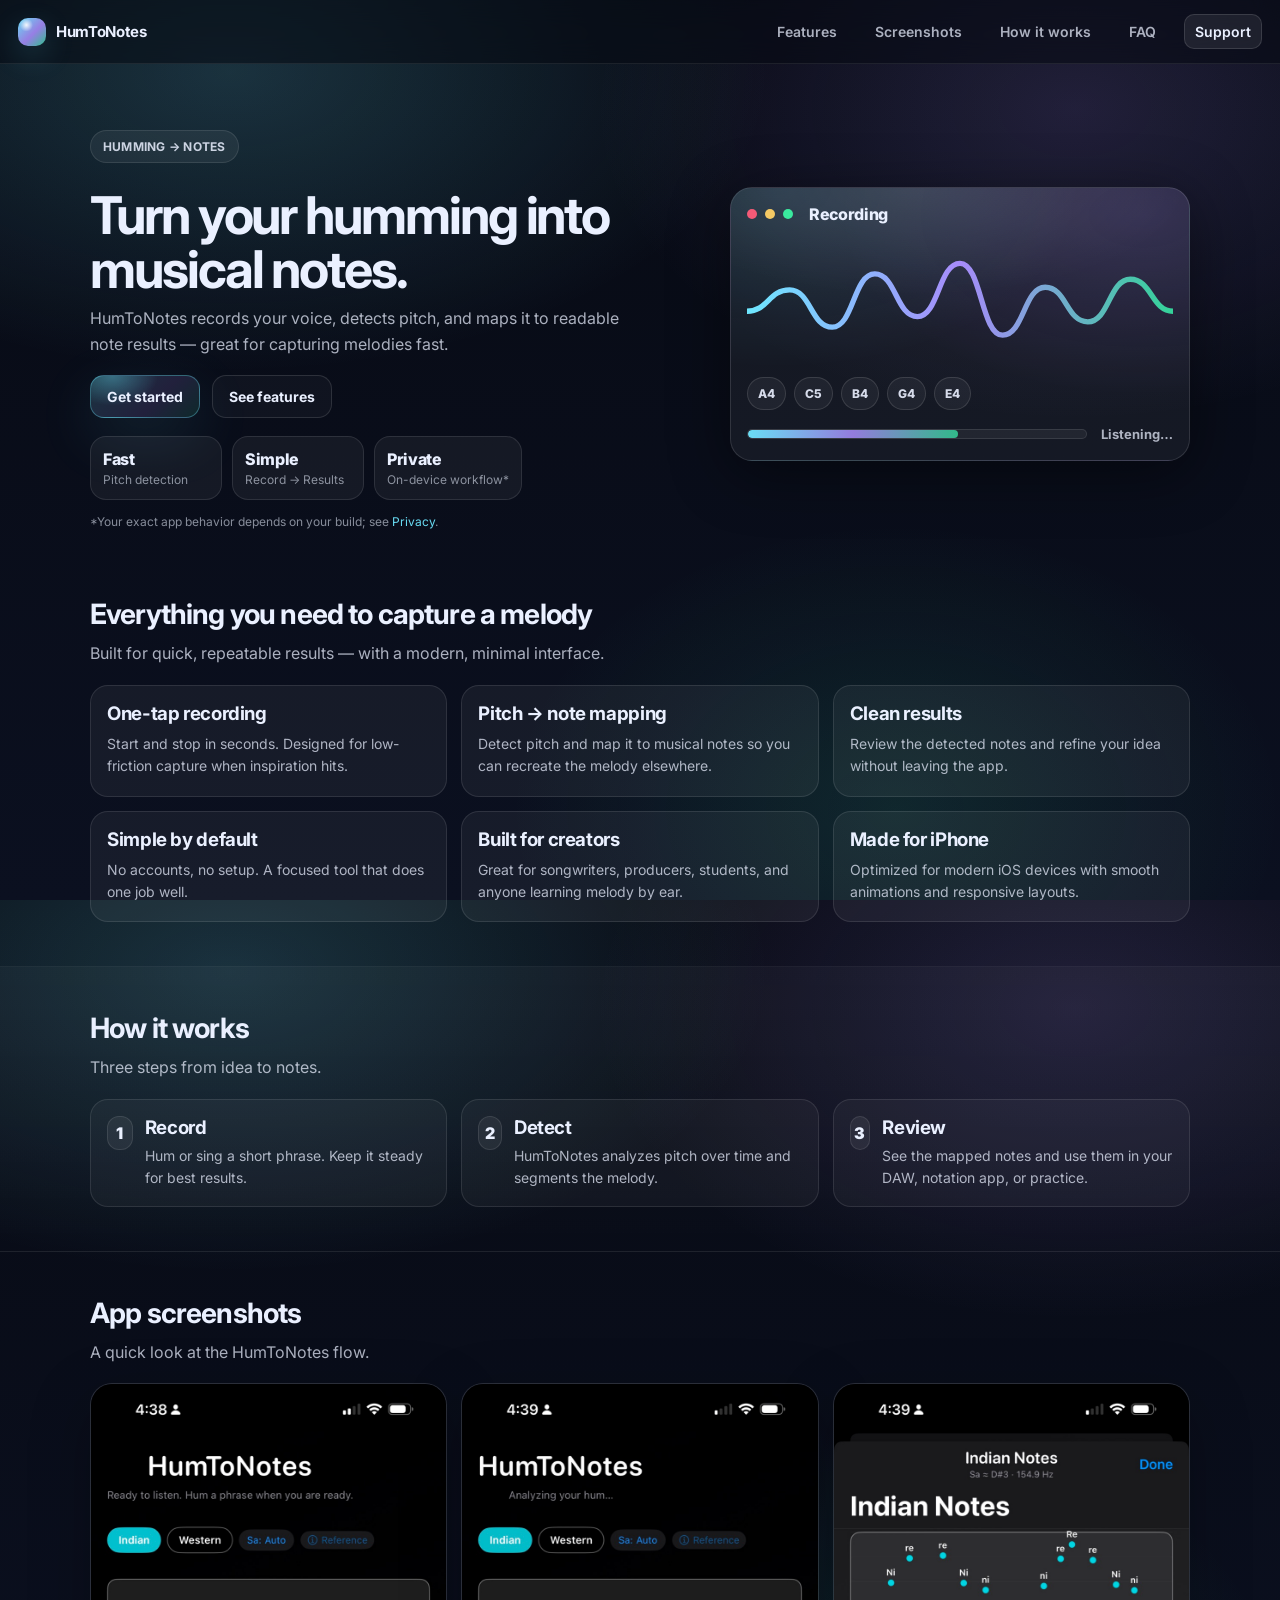
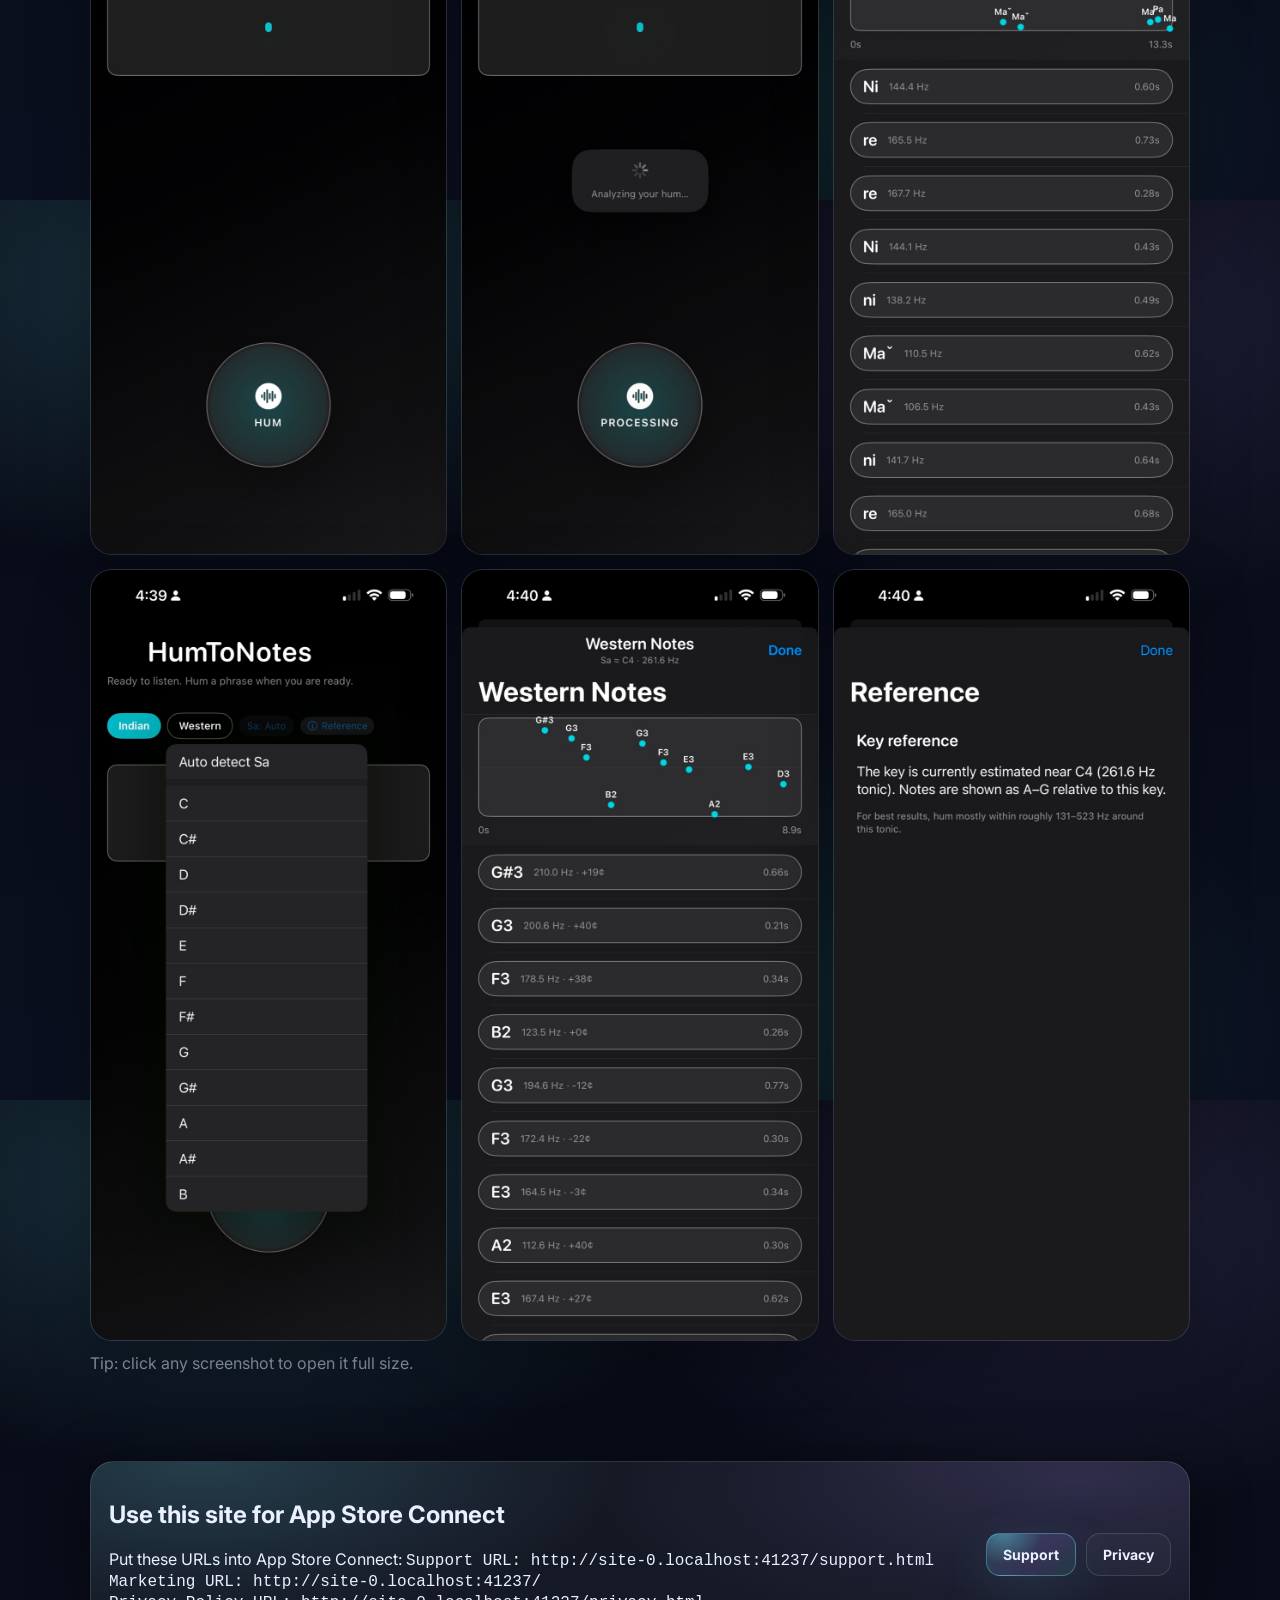
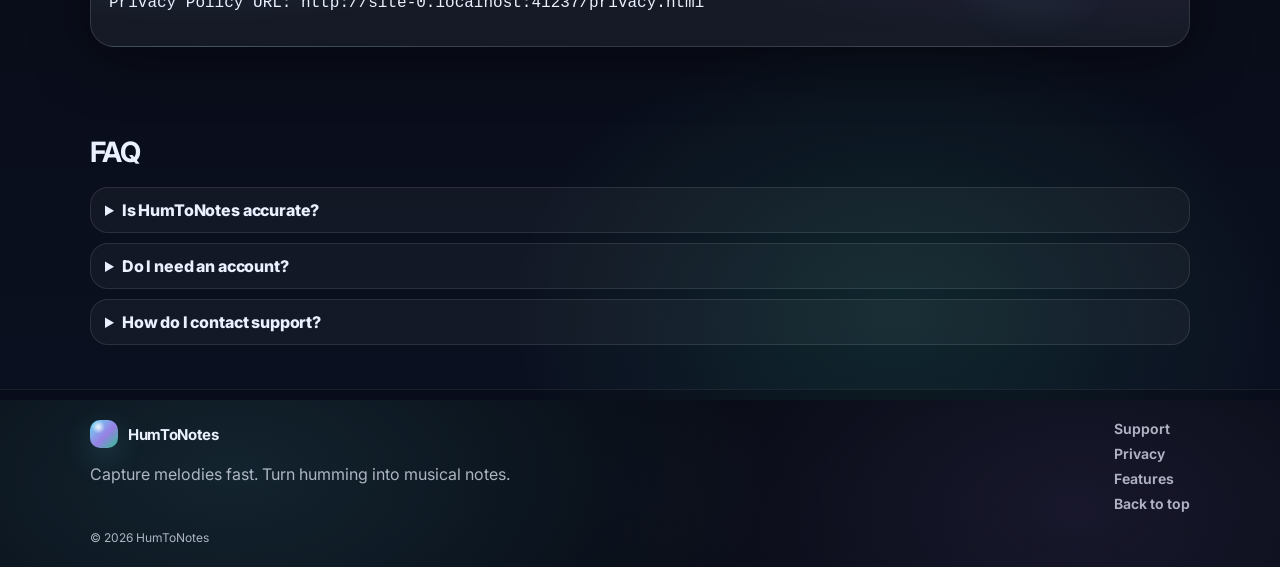
==== index.html @ 371801ac "Initial GitHub Pages site for HumToNotes Add marketing landing page plus support and privacy policy " ====
<!doctype html>
<html lang="en">
  <head>
    <meta charset="utf-8" />
    <meta name="viewport" content="width=device-width, initial-scale=1" />
    <meta name="theme-color" content="#0b1020" />
    <title>HumToNotes — Humming to Music Notes</title>
    <meta
      name="description"
      content="HumToNotes turns your humming into musical notes. Record, detect pitch, and get note results in seconds."
    />
    <meta property="og:title" content="HumToNotes" />
    <meta
      property="og:description"
      content="Turn humming into musical notes. Record → detect pitch → view notes."
    />
    <meta property="og:type" content="website" />
    <link rel="icon" href="data:image/svg+xml,%3Csvg xmlns='http://www.w3.org/2000/svg' viewBox='0 0 64 64'%3E%3Cpath fill='%236ee7ff' d='M40 10v30.2a10 10 0 1 1-4-8V16l20-4v18.2a10 10 0 1 1-4-8V8L40 10Z'/%3E%3C/svg%3E" />
    <link rel="preconnect" href="https://fonts.googleapis.com" />
    <link rel="preconnect" href="https://fonts.gstatic.com" crossorigin />
    <link
      href="https://fonts.googleapis.com/css2?family=Inter:wght@400;500;600;700&display=swap"
      rel="stylesheet"
    />
    <link rel="stylesheet" href="assets/styles.css" />
    <script defer src="assets/site.js"></script>
  </head>
  <body>
    <header class="top">
      <a class="brand" href="#top" aria-label="HumToNotes home">
        <span class="logo" aria-hidden="true"></span>
        <span class="brandText">HumToNotes</span>
      </a>
      <nav class="nav" aria-label="Primary">
        <a href="#features">Features</a>
        <a href="#screenshots">Screenshots</a>
        <a href="#how">How it works</a>
        <a href="#faq">FAQ</a>
        <a class="pill" href="support.html">Support</a>
      </nav>
      <button class="menuBtn" type="button" aria-label="Open menu" data-menu>
        <span></span><span></span><span></span>
      </button>
    </header>

    <main id="top">
      <section class="hero">
        <div class="heroGrid">
          <div class="heroCopy">
            <p class="kicker">Humming → Notes</p>
            <h1>Turn your humming into musical notes.</h1>
            <p class="sub">
              HumToNotes records your voice, detects pitch, and maps it to readable note results —
              great for capturing melodies fast.
            </p>
            <div class="ctaRow">
              <a class="btn primary" href="#get">Get started</a>
              <a class="btn ghost" href="#features">See features</a>
            </div>
            <div class="badges" aria-label="Highlights">
              <div class="badge">
                <div class="badgeTop">Fast</div>
                <div class="badgeSub">Pitch detection</div>
              </div>
              <div class="badge">
                <div class="badgeTop">Simple</div>
                <div class="badgeSub">Record → Results</div>
              </div>
              <div class="badge">
                <div class="badgeTop">Private</div>
                <div class="badgeSub">On-device workflow*</div>
              </div>
            </div>
            <p class="fineprint">
              *Your exact app behavior depends on your build; see <a href="privacy.html">Privacy</a>.
            </p>
          </div>

          <div class="heroArt" role="img" aria-label="Stylized music visualization">
            <div class="glassCard">
              <div class="cardTop">
                <div class="dot red"></div>
                <div class="dot yellow"></div>
                <div class="dot green"></div>
                <div class="cardTitle">Recording</div>
              </div>
              <div class="wave" aria-hidden="true">
                <svg viewBox="0 0 800 220" fill="none" xmlns="http://www.w3.org/2000/svg">
                  <path
                    d="M0 130 C 40 130, 40 90, 80 90 C 120 90, 120 160, 160 160 C 200 160, 200 60, 240 60 C 280 60, 280 140, 320 140 C 360 140, 360 40, 400 40 C 440 40, 440 175, 480 175 C 520 175, 520 85, 560 85 C 600 85, 600 150, 640 150 C 680 150, 680 70, 720 70 C 760 70, 760 130, 800 130"
                    stroke="url(#g)"
                    stroke-width="10"
                    stroke-linecap="round"
                  />
                  <defs>
                    <linearGradient id="g" x1="0" y1="0" x2="800" y2="0" gradientUnits="userSpaceOnUse">
                      <stop stop-color="#6EE7FF" />
                      <stop offset="0.5" stop-color="#A78BFA" />
                      <stop offset="1" stop-color="#34D399" />
                    </linearGradient>
                  </defs>
                </svg>
              </div>
              <div class="notesRow" aria-hidden="true">
                <span class="chip">A4</span>
                <span class="chip">C5</span>
                <span class="chip">B4</span>
                <span class="chip">G4</span>
                <span class="chip">E4</span>
              </div>
              <div class="cardBottom">
                <div class="meter">
                  <span class="meterFill"></span>
                </div>
                <div class="hint">Listening…</div>
              </div>
            </div>
          </div>
        </div>
      </section>

      <section id="features" class="section">
        <div class="sectionHead">
          <h2>Everything you need to capture a melody</h2>
          <p>Built for quick, repeatable results — with a modern, minimal interface.</p>
        </div>
        <div class="cards">
          <article class="card">
            <h3>One-tap recording</h3>
            <p>Start and stop in seconds. Designed for low-friction capture when inspiration hits.</p>
          </article>
          <article class="card">
            <h3>Pitch → note mapping</h3>
            <p>Detect pitch and map it to musical notes so you can recreate the melody elsewhere.</p>
          </article>
          <article class="card">
            <h3>Clean results</h3>
            <p>Review the detected notes and refine your idea without leaving the app.</p>
          </article>
          <article class="card">
            <h3>Simple by default</h3>
            <p>No accounts, no setup. A focused tool that does one job well.</p>
          </article>
          <article class="card">
            <h3>Built for creators</h3>
            <p>Great for songwriters, producers, students, and anyone learning melody by ear.</p>
          </article>
          <article class="card">
            <h3>Made for iPhone</h3>
            <p>Optimized for modern iOS devices with smooth animations and responsive layouts.</p>
          </article>
        </div>
      </section>

      <section id="how" class="section alt">
        <div class="sectionHead">
          <h2>How it works</h2>
          <p>Three steps from idea to notes.</p>
        </div>
        <ol class="steps">
          <li>
            <div class="stepNum">1</div>
            <div>
              <h3>Record</h3>
              <p>Hum or sing a short phrase. Keep it steady for best results.</p>
            </div>
          </li>
          <li>
            <div class="stepNum">2</div>
            <div>
              <h3>Detect</h3>
              <p>HumToNotes analyzes pitch over time and segments the melody.</p>
            </div>
          </li>
          <li>
            <div class="stepNum">3</div>
            <div>
              <h3>Review</h3>
              <p>See the mapped notes and use them in your DAW, notation app, or practice.</p>
            </div>
          </li>
        </ol>
      </section>

      <section id="screenshots" class="section">
        <div class="sectionHead">
          <h2>App screenshots</h2>
          <p>A quick look at the HumToNotes flow.</p>
        </div>
        <div class="shots">
          <a class="shot" href="assets/screenshots/IMG_6936.jpg" target="_blank" rel="noopener">
            <img loading="lazy" src="assets/screenshots/IMG_6936.jpg" alt="HumToNotes screenshot 1" />
          </a>
          <a class="shot" href="assets/screenshots/IMG_6937.jpg" target="_blank" rel="noopener">
            <img loading="lazy" src="assets/screenshots/IMG_6937.jpg" alt="HumToNotes screenshot 2" />
          </a>
          <a class="shot" href="assets/screenshots/IMG_6938.jpg" target="_blank" rel="noopener">
            <img loading="lazy" src="assets/screenshots/IMG_6938.jpg" alt="HumToNotes screenshot 3" />
          </a>
          <a class="shot" href="assets/screenshots/IMG_6939.jpg" target="_blank" rel="noopener">
            <img loading="lazy" src="assets/screenshots/IMG_6939.jpg" alt="HumToNotes screenshot 4" />
          </a>
          <a class="shot" href="assets/screenshots/IMG_6940.jpg" target="_blank" rel="noopener">
            <img loading="lazy" src="assets/screenshots/IMG_6940.jpg" alt="HumToNotes screenshot 5" />
          </a>
          <a class="shot" href="assets/screenshots/IMG_6941.jpg" target="_blank" rel="noopener">
            <img loading="lazy" src="assets/screenshots/IMG_6941.jpg" alt="HumToNotes screenshot 6" />
          </a>
        </div>
        <p class="small muted2" style="max-width: var(--max); margin: 12px auto 0">
          Tip: click any screenshot to open it full size.
        </p>
      </section>

      <section id="get" class="section">
        <div class="ctaCard">
          <div>
            <h2>Use this site for App Store Connect</h2>
            <p>
              Put these URLs into App Store Connect:
              <span class="mono">
                Support URL: <span data-url="support"></span><br />
                Marketing URL: <span data-url="marketing"></span><br />
                Privacy Policy URL: <span data-url="privacy"></span>
              </span>
            </p>
          </div>
          <div class="ctaButtons">
            <a class="btn primary" href="support.html">Support</a>
            <a class="btn ghost" href="privacy.html">Privacy</a>
          </div>
        </div>
      </section>

      <section id="faq" class="section">
        <div class="sectionHead">
          <h2>FAQ</h2>
        </div>
        <div class="faq">
          <details>
            <summary>Is HumToNotes accurate?</summary>
            <p>
              Accuracy depends on recording quality, background noise, and how steady the pitch is.
              For best results: hum a single melody line, close to the mic, in a quiet room.
            </p>
          </details>
          <details>
            <summary>Do I need an account?</summary>
            <p>No — the app is designed to be lightweight and low-friction.</p>
          </details>
          <details>
            <summary>How do I contact support?</summary>
            <p>
              Visit the <a href="support.html">Support</a> page for contact options and troubleshooting
              steps.
            </p>
          </details>
        </div>
      </section>
    </main>

    <footer class="footer">
      <div class="footerGrid">
        <div>
          <div class="brand footerBrand">
            <span class="logo" aria-hidden="true"></span>
            <span class="brandText">HumToNotes</span>
          </div>
          <p class="muted">Capture melodies fast. Turn humming into musical notes.</p>
        </div>
        <div class="footerLinks">
          <a href="support.html">Support</a>
          <a href="privacy.html">Privacy</a>
          <a href="#features">Features</a>
          <a href="#top">Back to top</a>
        </div>
      </div>
      <div class="footerBottom">
        <span class="muted">© <span data-year></span> HumToNotes</span>
      </div>
    </footer>
  </body>
</html>
---- assets/styles.css ----
/* Minimal, modern, GitHub Pages-friendly styles */

:root{
  --bg0:#070a13;
  --bg1:#0b1020;
  --card:rgba(255,255,255,.06);
  --card2:rgba(255,255,255,.08);
  --stroke:rgba(255,255,255,.12);
  --text:#eaf0ff;
  --muted:rgba(234,240,255,.72);
  --muted2:rgba(234,240,255,.56);
  --cyan:#6ee7ff;
  --green:#34d399;
  --purple:#a78bfa;
  --shadow: 0 12px 60px rgba(0,0,0,.45);
  --radius: 18px;
  --max: 1100px;
}

*{box-sizing:border-box}
html,body{height:100%}
body{
  margin:0;
  font-family: Inter, system-ui, -apple-system, Segoe UI, Roboto, Helvetica, Arial, sans-serif;
  color:var(--text);
  background:
    radial-gradient(900px 500px at 18% 8%, rgba(110,231,255,.18), transparent 60%),
    radial-gradient(800px 520px at 84% 12%, rgba(167,139,250,.16), transparent 60%),
    radial-gradient(700px 520px at 70% 90%, rgba(52,211,153,.12), transparent 55%),
    linear-gradient(180deg, var(--bg0), var(--bg1));
  overflow-x:hidden;
}

a{color:inherit; text-decoration:none}
a:hover{opacity:.9}

.mono{font-family: ui-monospace, SFMono-Regular, Menlo, Monaco, Consolas, "Liberation Mono", "Courier New", monospace}
.muted{color:var(--muted)}
.muted2{color:var(--muted2)}

.top{
  position:sticky;
  top:0;
  z-index:50;
  display:flex;
  align-items:center;
  justify-content:space-between;
  padding:14px 18px;
  backdrop-filter: blur(14px);
  background: rgba(7,10,19,.55);
  border-bottom:1px solid rgba(255,255,255,.08);
}

.brand{
  display:flex;
  align-items:center;
  gap:10px;
  font-weight:700;
  letter-spacing:-0.02em;
}
.brandText{font-size:15px}
.logo{
  width:28px; height:28px;
  border-radius:10px;
  background:
    radial-gradient(12px 12px at 30% 25%, rgba(255,255,255,.9), rgba(255,255,255,0) 55%),
    linear-gradient(135deg, rgba(110,231,255,.95), rgba(167,139,250,.9) 55%, rgba(52,211,153,.9));
  box-shadow: 0 10px 30px rgba(110,231,255,.18);
}

.nav{
  display:flex;
  align-items:center;
  gap:18px;
  color:var(--muted);
  font-weight:600;
  font-size:14px;
}
.nav a{padding:8px 10px; border-radius:10px}
.nav a:hover{background:rgba(255,255,255,.06); color:var(--text)}
.pill{
  background:rgba(255,255,255,.08);
  border:1px solid rgba(255,255,255,.12);
  color:var(--text)!important;
}

.menuBtn{
  display:none;
  border:1px solid rgba(255,255,255,.14);
  background:rgba(255,255,255,.06);
  border-radius:12px;
  padding:10px;
}
.menuBtn span{
  display:block;
  width:20px;
  height:2px;
  background:rgba(234,240,255,.9);
  margin:4px 0;
  border-radius:2px;
}

main{display:block}

.hero{
  padding: 54px 18px 24px;
}
.heroGrid{
  max-width:var(--max);
  margin:0 auto;
  display:grid;
  grid-template-columns: 1.1fr .9fr;
  gap:26px;
  align-items:center;
}
.kicker{
  display:inline-flex;
  align-items:center;
  gap:10px;
  color: rgba(234,240,255,.85);
  font-weight:700;
  letter-spacing:.02em;
  font-size:12px;
  text-transform:uppercase;
  padding:8px 12px;
  border-radius:999px;
  background: rgba(255,255,255,.06);
  border: 1px solid rgba(255,255,255,.10);
}
.heroCopy h1{
  margin:14px 0 10px;
  font-size: clamp(34px, 4.2vw, 52px);
  line-height: 1.03;
  letter-spacing: -0.04em;
}
.sub{
  margin:0 0 18px;
  color:var(--muted);
  font-size:16px;
  line-height:1.6;
  max-width: 54ch;
}

.ctaRow{display:flex; gap:12px; flex-wrap:wrap; margin: 18px 0 18px}
.btn{
  display:inline-flex;
  align-items:center;
  justify-content:center;
  gap:10px;
  padding: 12px 16px;
  border-radius: 14px;
  border: 1px solid rgba(255,255,255,.12);
  background: rgba(255,255,255,.06);
  font-weight: 700;
  font-size: 14px;
  color: var(--text);
}
.btn.primary{
  border-color: rgba(110,231,255,.34);
  background:
    radial-gradient(70% 120% at 20% 0%, rgba(110,231,255,.35), transparent 60%),
    linear-gradient(135deg, rgba(110,231,255,.18), rgba(167,139,250,.16) 60%, rgba(52,211,153,.14));
  box-shadow: 0 18px 60px rgba(110,231,255,.12);
}
.btn.ghost{background: rgba(255,255,255,.03)}
.btn:hover{transform: translateY(-1px)}

.badges{
  display:flex;
  gap:10px;
  flex-wrap:wrap;
  margin-top: 10px;
}
.badge{
  padding:12px 12px;
  border-radius: 16px;
  background: rgba(255,255,255,.05);
  border: 1px solid rgba(255,255,255,.10);
  min-width: 132px;
}
.badgeTop{font-weight:800; letter-spacing:-0.02em}
.badgeSub{color:var(--muted2); font-size:12px; margin-top:3px}
.fineprint{margin:14px 0 0; color:var(--muted2); font-size:12px}
.fineprint a{color: rgba(110,231,255,.95)}

.heroArt{display:flex; justify-content:flex-end}
.glassCard{
  width: min(460px, 100%);
  border-radius: 22px;
  padding: 16px 16px 18px;
  background:
    radial-gradient(120% 120% at 10% 0%, rgba(110,231,255,.14), transparent 55%),
    radial-gradient(120% 120% at 90% 10%, rgba(167,139,250,.14), transparent 55%),
    rgba(255,255,255,.05);
  border: 1px solid rgba(255,255,255,.12);
  box-shadow: var(--shadow);
  position:relative;
  overflow:hidden;
}
.glassCard:before{
  content:"";
  position:absolute; inset:-2px;
  background: radial-gradient(500px 200px at 40% 0%, rgba(255,255,255,.09), transparent 55%);
  pointer-events:none;
}
.cardTop{
  display:flex;
  align-items:center;
  gap:8px;
  position:relative;
}
.dot{width:10px;height:10px;border-radius:999px; opacity:.95}
.dot.red{background:#ff5c7a}
.dot.yellow{background:#ffd166}
.dot.green{background:#3bf3a3}
.cardTitle{margin-left:8px; font-weight:800; letter-spacing:-0.02em}
.wave{margin-top:18px; position:relative}
.notesRow{display:flex; gap:8px; flex-wrap:wrap; margin-top:14px}
.chip{
  display:inline-flex;
  align-items:center;
  justify-content:center;
  padding:8px 10px;
  border-radius: 999px;
  border: 1px solid rgba(255,255,255,.12);
  background: rgba(255,255,255,.05);
  color: rgba(234,240,255,.9);
  font-weight:800;
  font-size:12px;
}
.cardBottom{display:flex; align-items:center; justify-content:space-between; gap:14px; margin-top:16px}
.meter{
  flex:1;
  height:10px;
  border-radius:999px;
  background: rgba(255,255,255,.06);
  border: 1px solid rgba(255,255,255,.10);
  overflow:hidden;
}
.meterFill{
  display:block;
  height:100%;
  width: 62%;
  background: linear-gradient(90deg, rgba(110,231,255,.95), rgba(167,139,250,.85), rgba(52,211,153,.85));
  border-radius:999px;
  animation: pulse 2.4s ease-in-out infinite;
}
.hint{color:var(--muted); font-weight:700; font-size:13px}
@keyframes pulse{
  0%,100%{filter:saturate(1); opacity:.85; transform: translateX(-4px)}
  50%{filter:saturate(1.2); opacity:1; transform: translateX(4px)}
}

.section{
  padding: 44px 18px;
}
.section.alt{
  background: linear-gradient(180deg, rgba(255,255,255,.03), rgba(255,255,255,0));
  border-top: 1px solid rgba(255,255,255,.06);
  border-bottom: 1px solid rgba(255,255,255,.06);
}
.sectionHead{
  max-width:var(--max);
  margin:0 auto 18px;
}
.sectionHead h2{
  margin:0 0 10px;
  font-size: 28px;
  letter-spacing:-0.03em;
}
.sectionHead p{margin:0; color:var(--muted); line-height:1.6}

.cards{
  max-width:var(--max);
  margin:18px auto 0;
  display:grid;
  grid-template-columns: repeat(3, 1fr);
  gap:14px;
}
.card{
  padding: 16px 16px 18px;
  border-radius: var(--radius);
  background: rgba(255,255,255,.05);
  border: 1px solid rgba(255,255,255,.10);
}
.card h3{margin:0 0 8px; letter-spacing:-0.02em}
.card p{margin:0; color:var(--muted); line-height:1.6; font-size:14px}

.steps{
  max-width:var(--max);
  margin: 18px auto 0;
  list-style:none;
  padding:0;
  display:grid;
  grid-template-columns: repeat(3, 1fr);
  gap:14px;
}
.steps li{
  display:flex;
  gap:12px;
  padding: 16px;
  border-radius: var(--radius);
  background: rgba(255,255,255,.04);
  border: 1px solid rgba(255,255,255,.10);
}
.stepNum{
  width:34px; height:34px;
  border-radius:12px;
  display:flex; align-items:center; justify-content:center;
  font-weight:900;
  background: rgba(255,255,255,.06);
  border:1px solid rgba(255,255,255,.10);
}
.steps h3{margin:0 0 6px; letter-spacing:-0.02em}
.steps p{margin:0; color:var(--muted); line-height:1.6; font-size:14px}

.ctaCard{
  max-width:var(--max);
  margin:0 auto;
  border-radius: 24px;
  padding: 18px;
  display:flex;
  align-items:center;
  justify-content:space-between;
  gap: 18px;
  background:
    radial-gradient(70% 160% at 10% 0%, rgba(110,231,255,.18), transparent 55%),
    radial-gradient(80% 160% at 90% 10%, rgba(167,139,250,.16), transparent 55%),
    rgba(255,255,255,.05);
  border: 1px solid rgba(255,255,255,.12);
  box-shadow: var(--shadow);
}
.ctaButtons{display:flex; gap:10px; flex-wrap:wrap}

.faq{
  max-width:var(--max);
  margin: 12px auto 0;
  display:grid;
  grid-template-columns: 1fr;
  gap:10px;
}

/* Screenshots gallery */
.shots{
  max-width: var(--max);
  margin: 18px auto 0;
  display: grid;
  grid-template-columns: repeat(3, 1fr);
  gap: 14px;
}
.shot{
  border-radius: 22px;
  background: rgba(255,255,255,.04);
  border: 1px solid rgba(255,255,255,.10);
  overflow: hidden;
  box-shadow: 0 18px 60px rgba(0,0,0,.25);
  transform: translateZ(0);
}
.shot img{
  width: 100%;
  height: 100%;
  display: block;
  aspect-ratio: 9 / 19.5;
  object-fit: cover;
  filter: saturate(1.05) contrast(1.02);
}
.shot:hover{
  transform: translateY(-2px);
  border-color: rgba(110,231,255,.22);
}
details{
  border-radius: var(--radius);
  background: rgba(255,255,255,.04);
  border: 1px solid rgba(255,255,255,.10);
  padding: 12px 14px;
}
summary{
  cursor:pointer;
  font-weight:800;
  letter-spacing:-0.01em;
}
details p{margin:10px 0 0; color:var(--muted); line-height:1.65}
details a{color: rgba(110,231,255,.95)}

.footer{
  padding: 30px 18px 22px;
  border-top: 1px solid rgba(255,255,255,.07);
  background: rgba(7,10,19,.35);
}
.footerGrid{
  max-width:var(--max);
  margin:0 auto;
  display:grid;
  grid-template-columns: 1fr auto;
  gap: 18px;
  align-items:start;
}
.footerLinks{
  display:grid;
  gap: 8px;
  color:var(--muted);
  font-weight:650;
  font-size:14px;
}
.footerBottom{
  max-width:var(--max);
  margin: 18px auto 0;
  display:flex;
  justify-content:space-between;
  gap: 12px;
  color:var(--muted2);
  font-size: 12px;
}

/* Simple content pages */
.page{
  max-width: var(--max);
  margin: 0 auto;
  padding: 34px 18px 44px;
}
.page h1{
  margin: 8px 0 10px;
  letter-spacing: -0.03em;
}
.page p, .page li{
  color: var(--muted);
  line-height: 1.75;
}
.page .panel{
  margin-top: 16px;
  border-radius: var(--radius);
  background: rgba(255,255,255,.04);
  border: 1px solid rgba(255,255,255,.10);
  padding: 14px 16px;
}
.page .panel h2{margin:0 0 8px}
.page .panel p{margin:0}
.page .small{font-size:12px; color: var(--muted2)}

/* Responsive */
@media (max-width: 980px){
  .heroGrid{grid-template-columns: 1fr; gap: 18px}
  .heroArt{justify-content:flex-start}
  .cards{grid-template-columns: repeat(2, 1fr)}
  .steps{grid-template-columns: 1fr}
  .shots{grid-template-columns: repeat(2, 1fr)}
  .ctaCard{flex-direction:column; align-items:flex-start}
}
@media (max-width: 680px){
  .nav{display:none}
  .menuBtn{display:inline-flex}
  .cards{grid-template-columns: 1fr}
  .shots{grid-template-columns: 1fr}
  .footerGrid{grid-template-columns: 1fr}
}

/* Mobile menu */
.nav.open{
  display:flex;
  position: absolute;
  top: 56px;
  right: 12px;
  left: 12px;
  flex-direction: column;
  gap: 6px;
  padding: 10px;
  border-radius: 18px;
  background: rgba(7,10,19,.85);
  border: 1px solid rgba(255,255,255,.10);
  backdrop-filter: blur(16px);
}
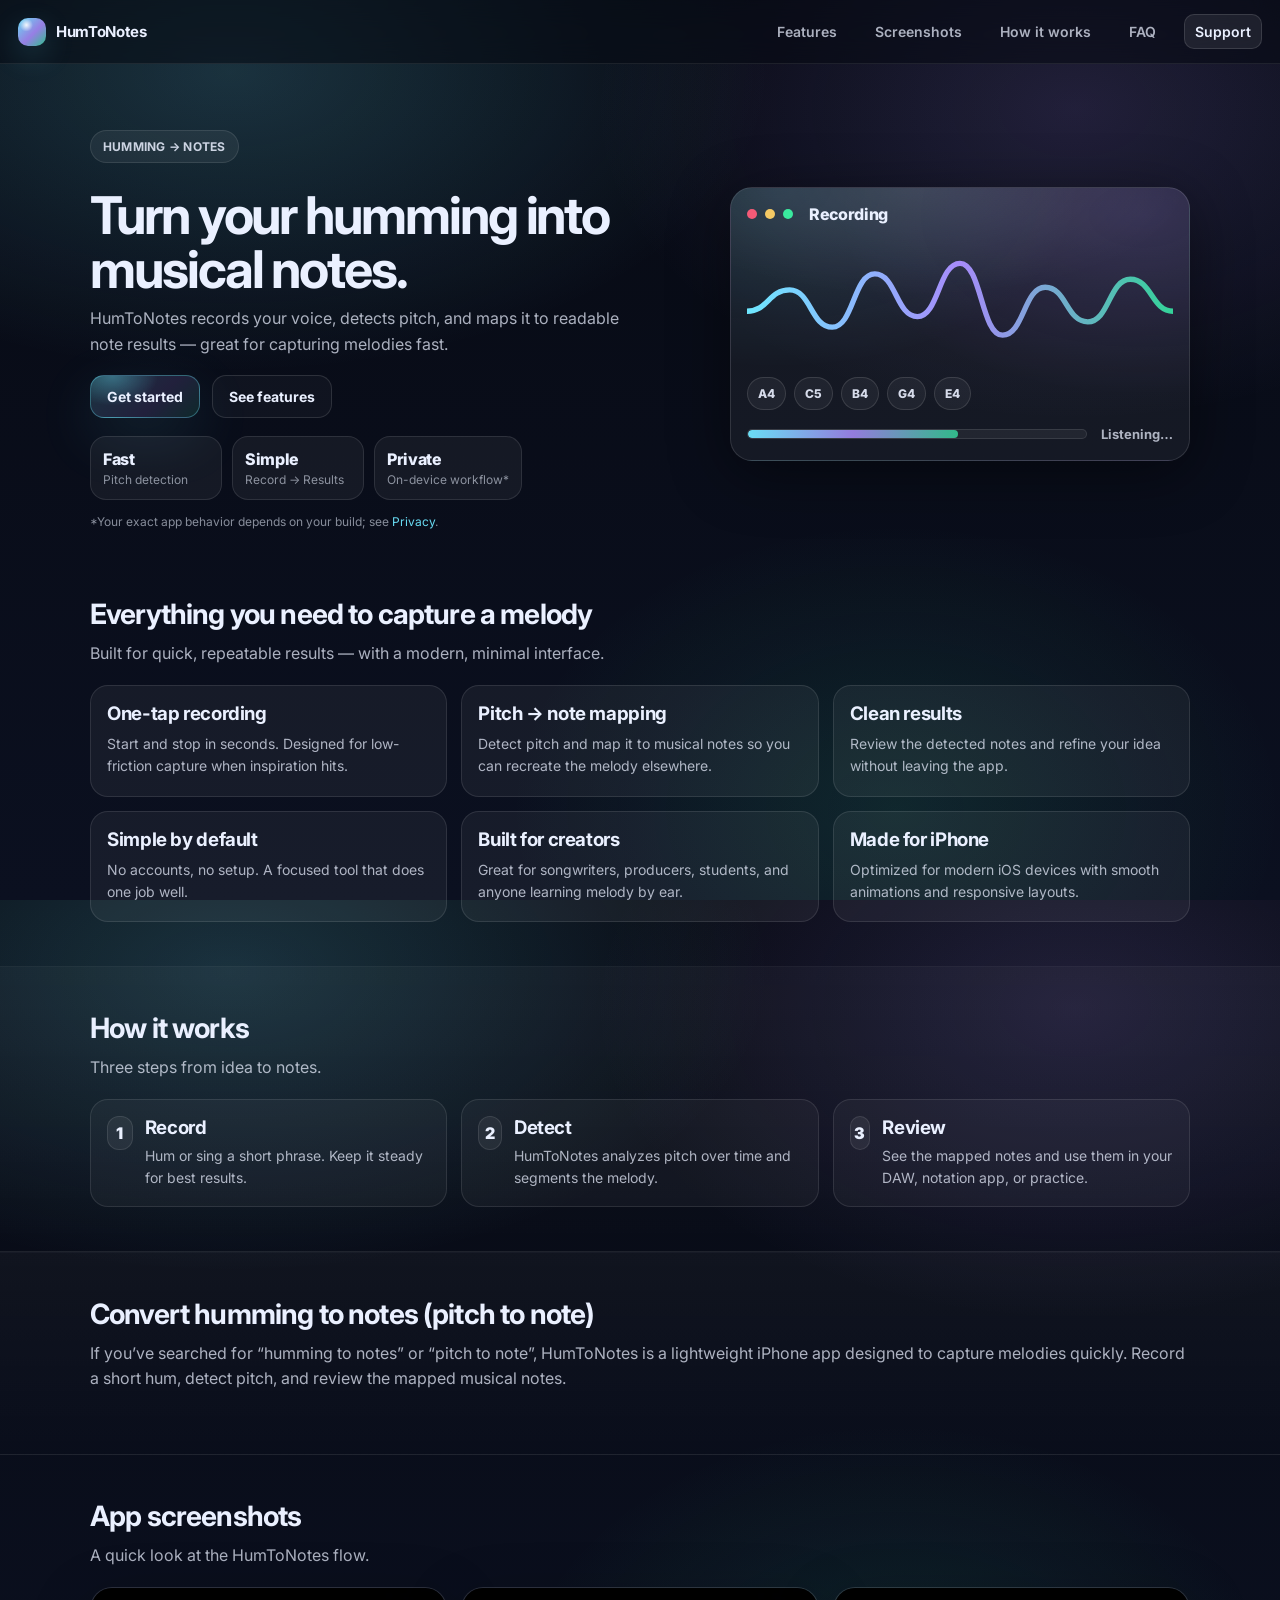
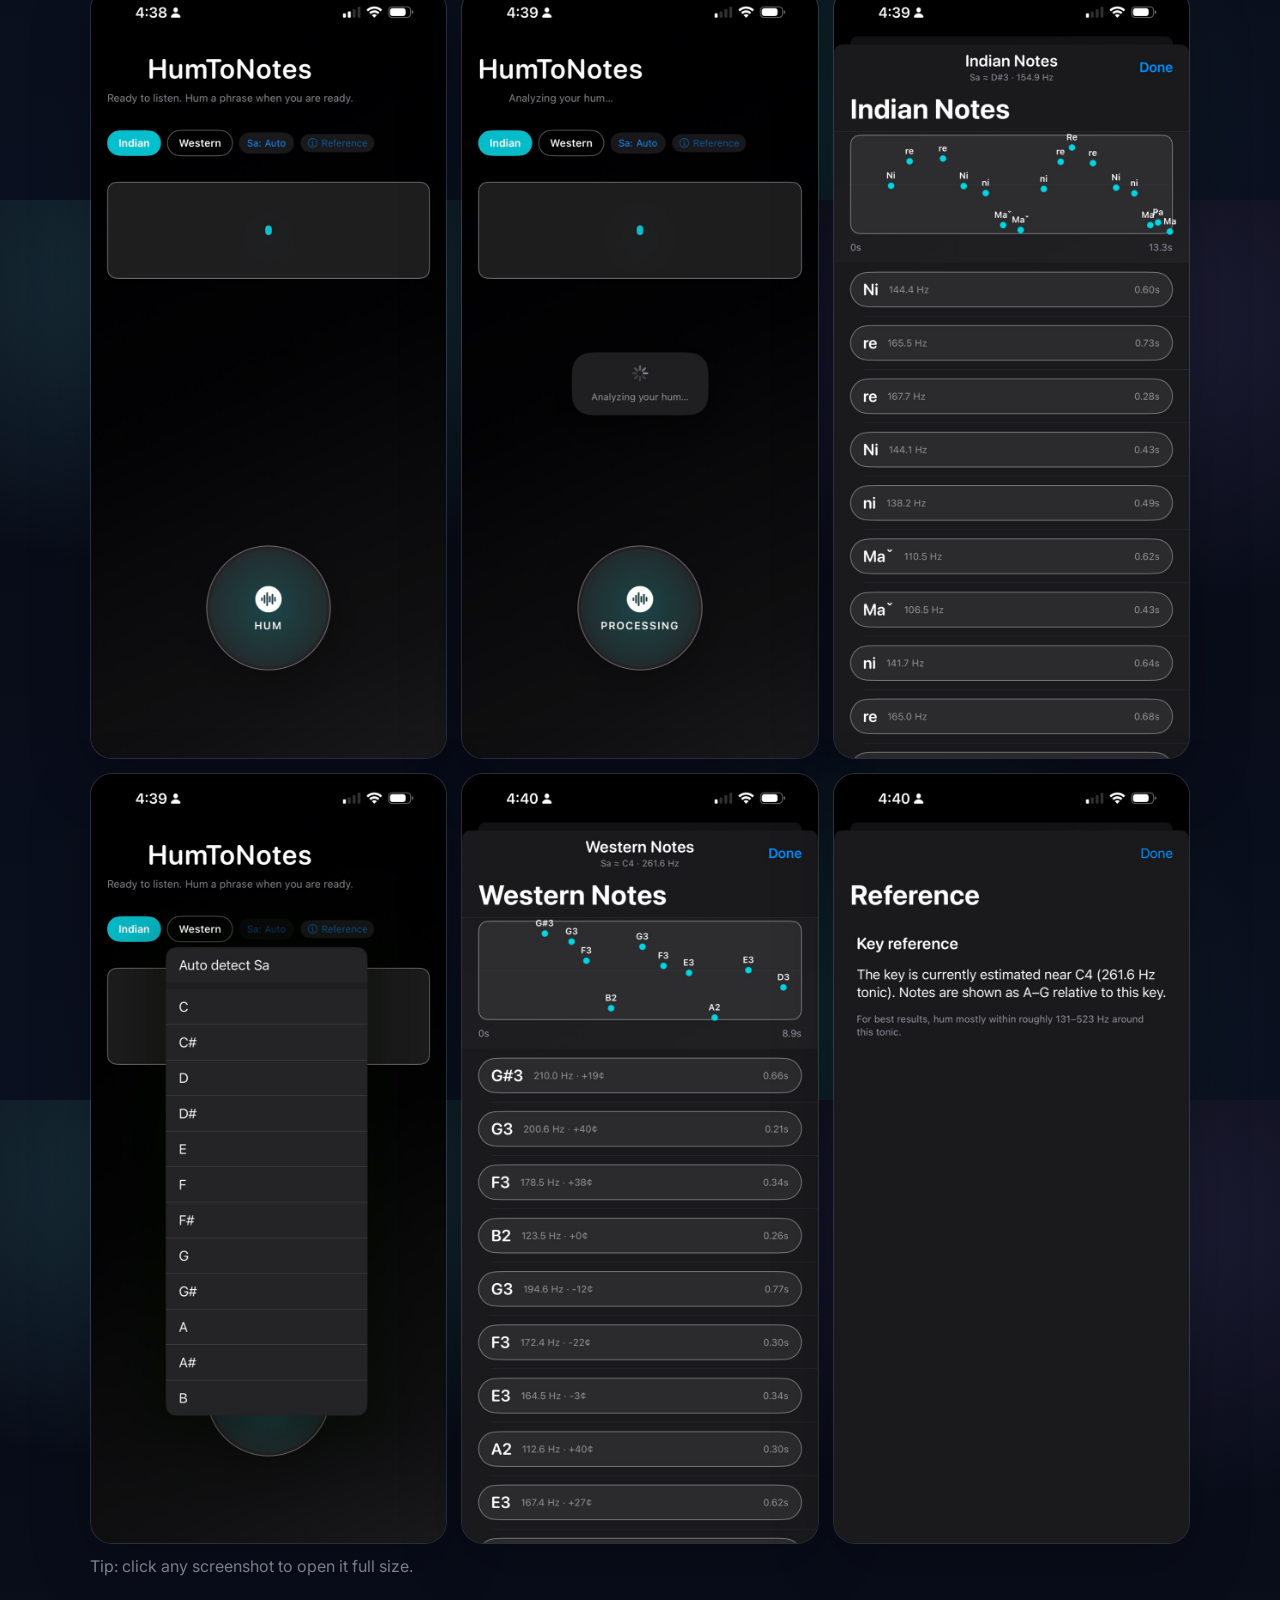
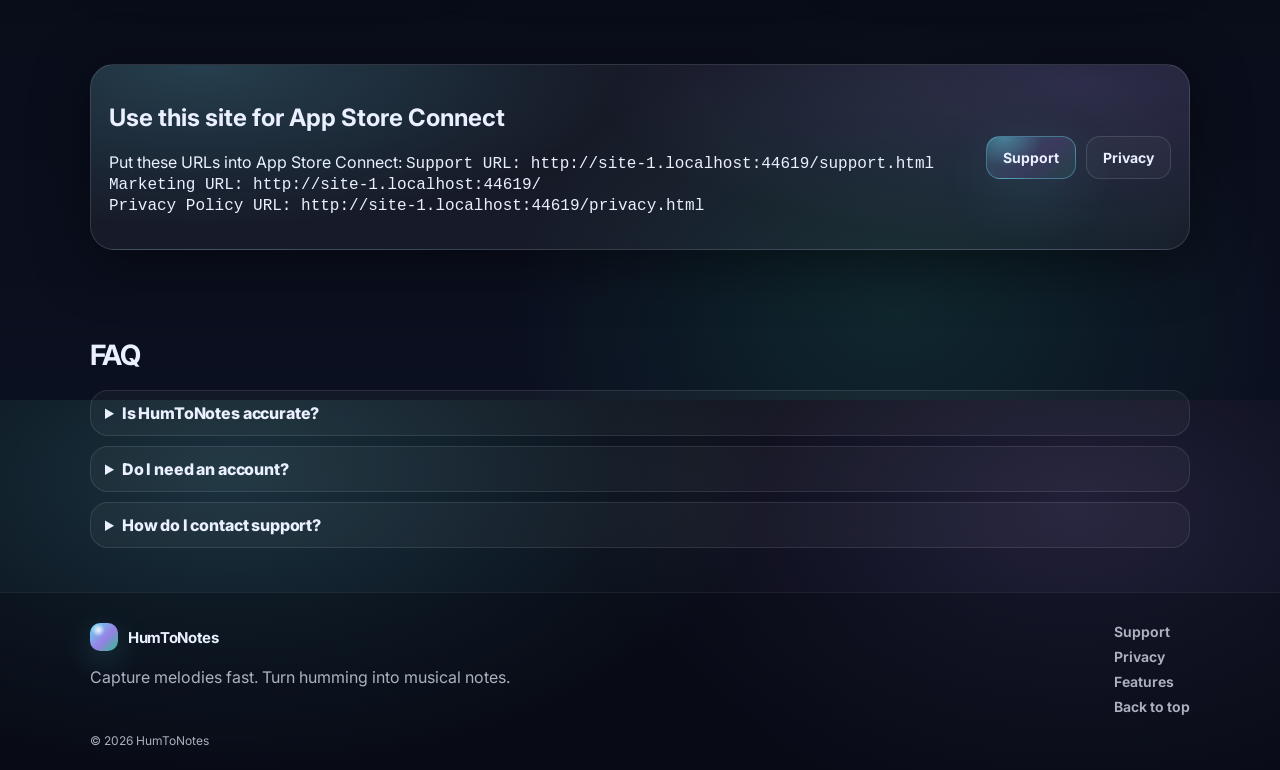
==== commit cd5dbb81: "Improve SEO metadata and social previews Add canonical URLs, OpenGraph/Twitter tags, JSON-LD structu" ====
--- a/index.html
+++ b/index.html
@@ -4,17 +4,29 @@
     <meta charset="utf-8" />
     <meta name="viewport" content="width=device-width, initial-scale=1" />
     <meta name="theme-color" content="#0b1020" />
-    <title>HumToNotes — Humming to Music Notes</title>
+    <title>HumToNotes — Convert Humming to Musical Notes (iPhone)</title>
     <meta
       name="description"
-      content="HumToNotes turns your humming into musical notes. Record, detect pitch, and get note results in seconds."
+      content="HumToNotes converts humming to musical notes on iPhone. Record, detect pitch, and see note results in seconds."
     />
+    <link rel="canonical" href="https://humtonotes.github.io/" />
     <meta property="og:title" content="HumToNotes" />
     <meta
       property="og:description"
-      content="Turn humming into musical notes. Record → detect pitch → view notes."
+      content="Convert humming to musical notes. Record → detect pitch → view notes."
     />
     <meta property="og:type" content="website" />
+    <meta property="og:url" content="https://humtonotes.github.io/" />
+    <meta property="og:image" content="https://humtonotes.github.io/assets/og-image.jpg" />
+    <meta property="og:image:width" content="1200" />
+    <meta property="og:image:height" content="630" />
+    <meta name="twitter:card" content="summary_large_image" />
+    <meta name="twitter:title" content="HumToNotes" />
+    <meta
+      name="twitter:description"
+      content="Convert humming to musical notes. Record → detect pitch → view notes."
+    />
+    <meta name="twitter:image" content="https://humtonotes.github.io/assets/og-image.jpg" />
     <link rel="icon" href="data:image/svg+xml,%3Csvg xmlns='http://www.w3.org/2000/svg' viewBox='0 0 64 64'%3E%3Cpath fill='%236ee7ff' d='M40 10v30.2a10 10 0 1 1-4-8V16l20-4v18.2a10 10 0 1 1-4-8V8L40 10Z'/%3E%3C/svg%3E" />
     <link rel="preconnect" href="https://fonts.googleapis.com" />
     <link rel="preconnect" href="https://fonts.gstatic.com" crossorigin />
@@ -24,6 +36,26 @@
     />
     <link rel="stylesheet" href="assets/styles.css" />
     <script defer src="assets/site.js"></script>
+    <script type="application/ld+json">
+      {
+        "@context": "https://schema.org",
+        "@type": "SoftwareApplication",
+        "name": "HumToNotes",
+        "applicationCategory": "MusicApplication",
+        "operatingSystem": "iOS",
+        "url": "https://humtonotes.github.io/",
+        "supportingData": {
+          "@type": "WebPage",
+          "url": "https://humtonotes.github.io/support.html"
+        },
+        "privacyPolicy": "https://humtonotes.github.io/privacy.html",
+        "offers": {
+          "@type": "Offer",
+          "price": "0",
+          "priceCurrency": "USD"
+        }
+      }
+    </script>
   </head>
   <body>
     <header class="top">
@@ -182,6 +214,17 @@
         </ol>
       </section>
 
+      <section class="section alt">
+        <div class="sectionHead">
+          <h2>Convert humming to notes (pitch to note)</h2>
+          <p>
+            If you’ve searched for “humming to notes” or “pitch to note”, HumToNotes is a lightweight
+            iPhone app designed to capture melodies quickly. Record a short hum, detect pitch, and
+            review the mapped musical notes.
+          </p>
+        </div>
+      </section>
+
       <section id="screenshots" class="section">
         <div class="sectionHead">
           <h2>App screenshots</h2>
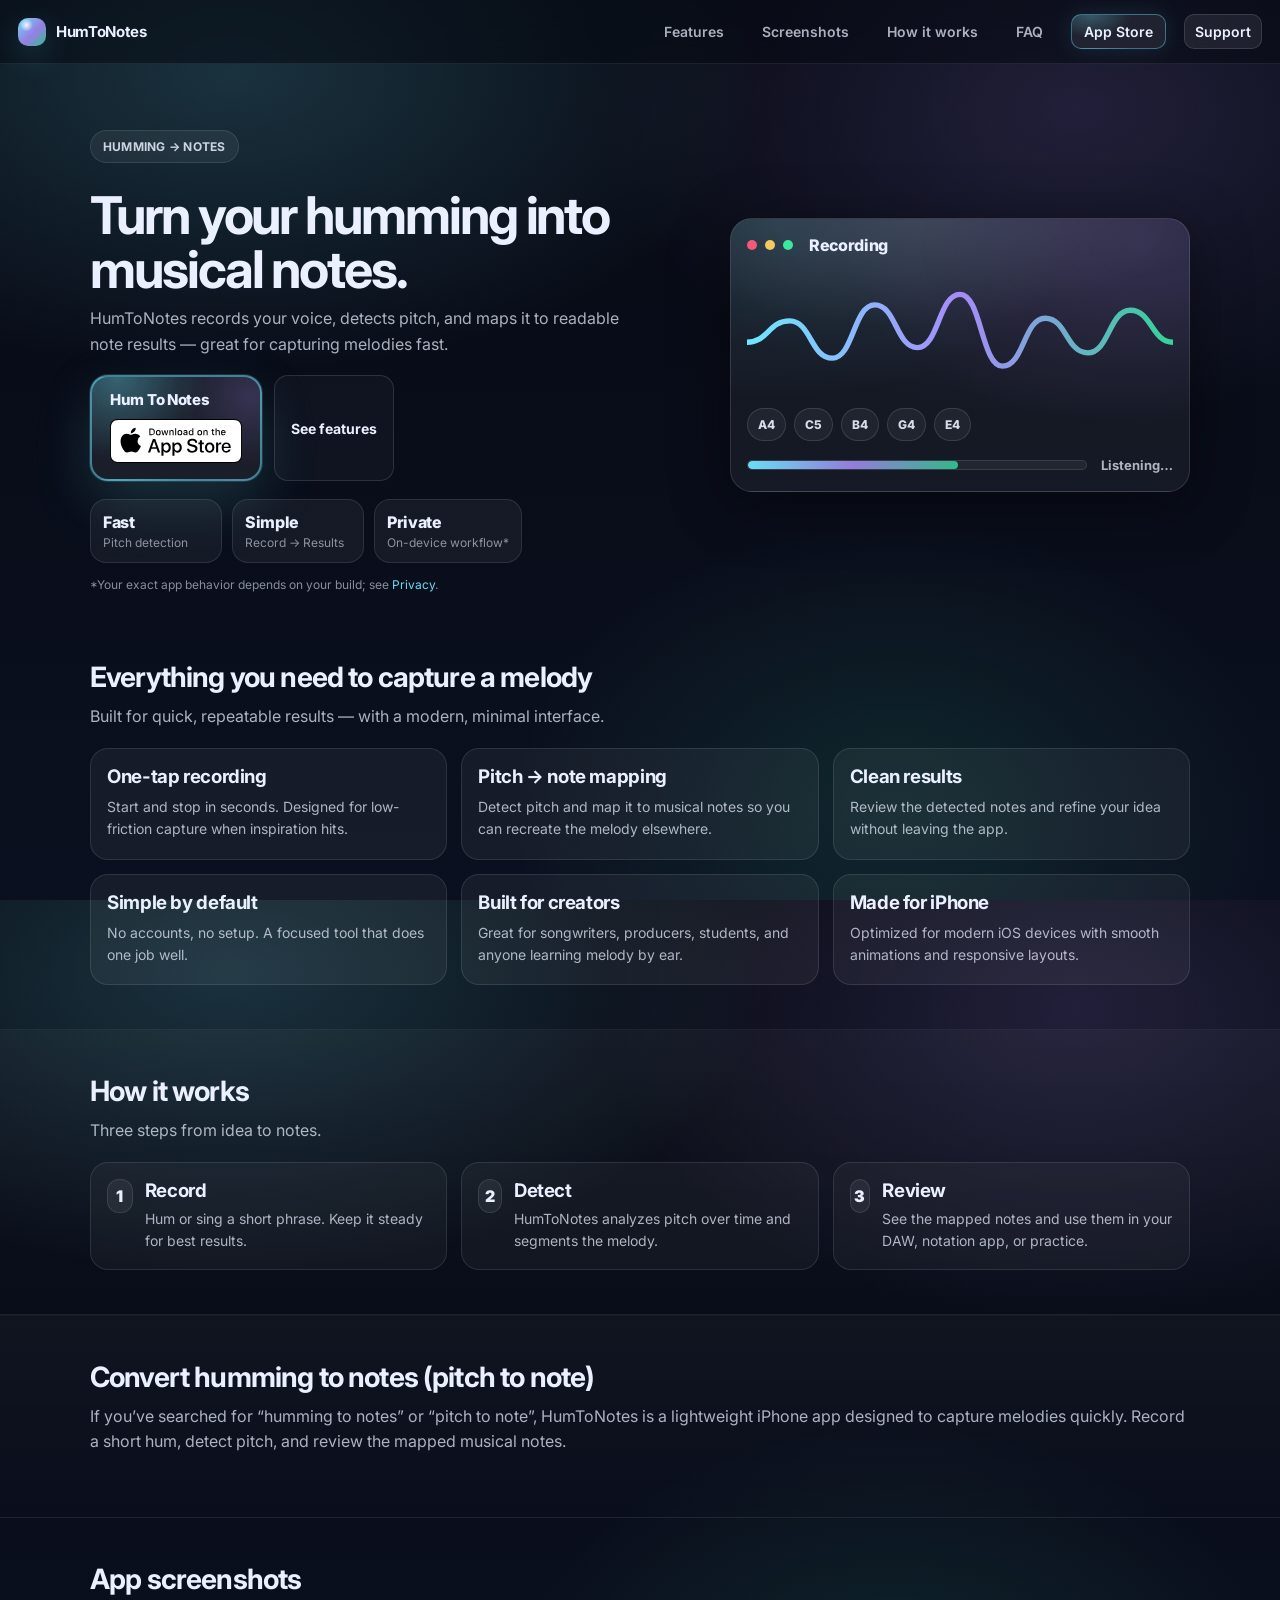
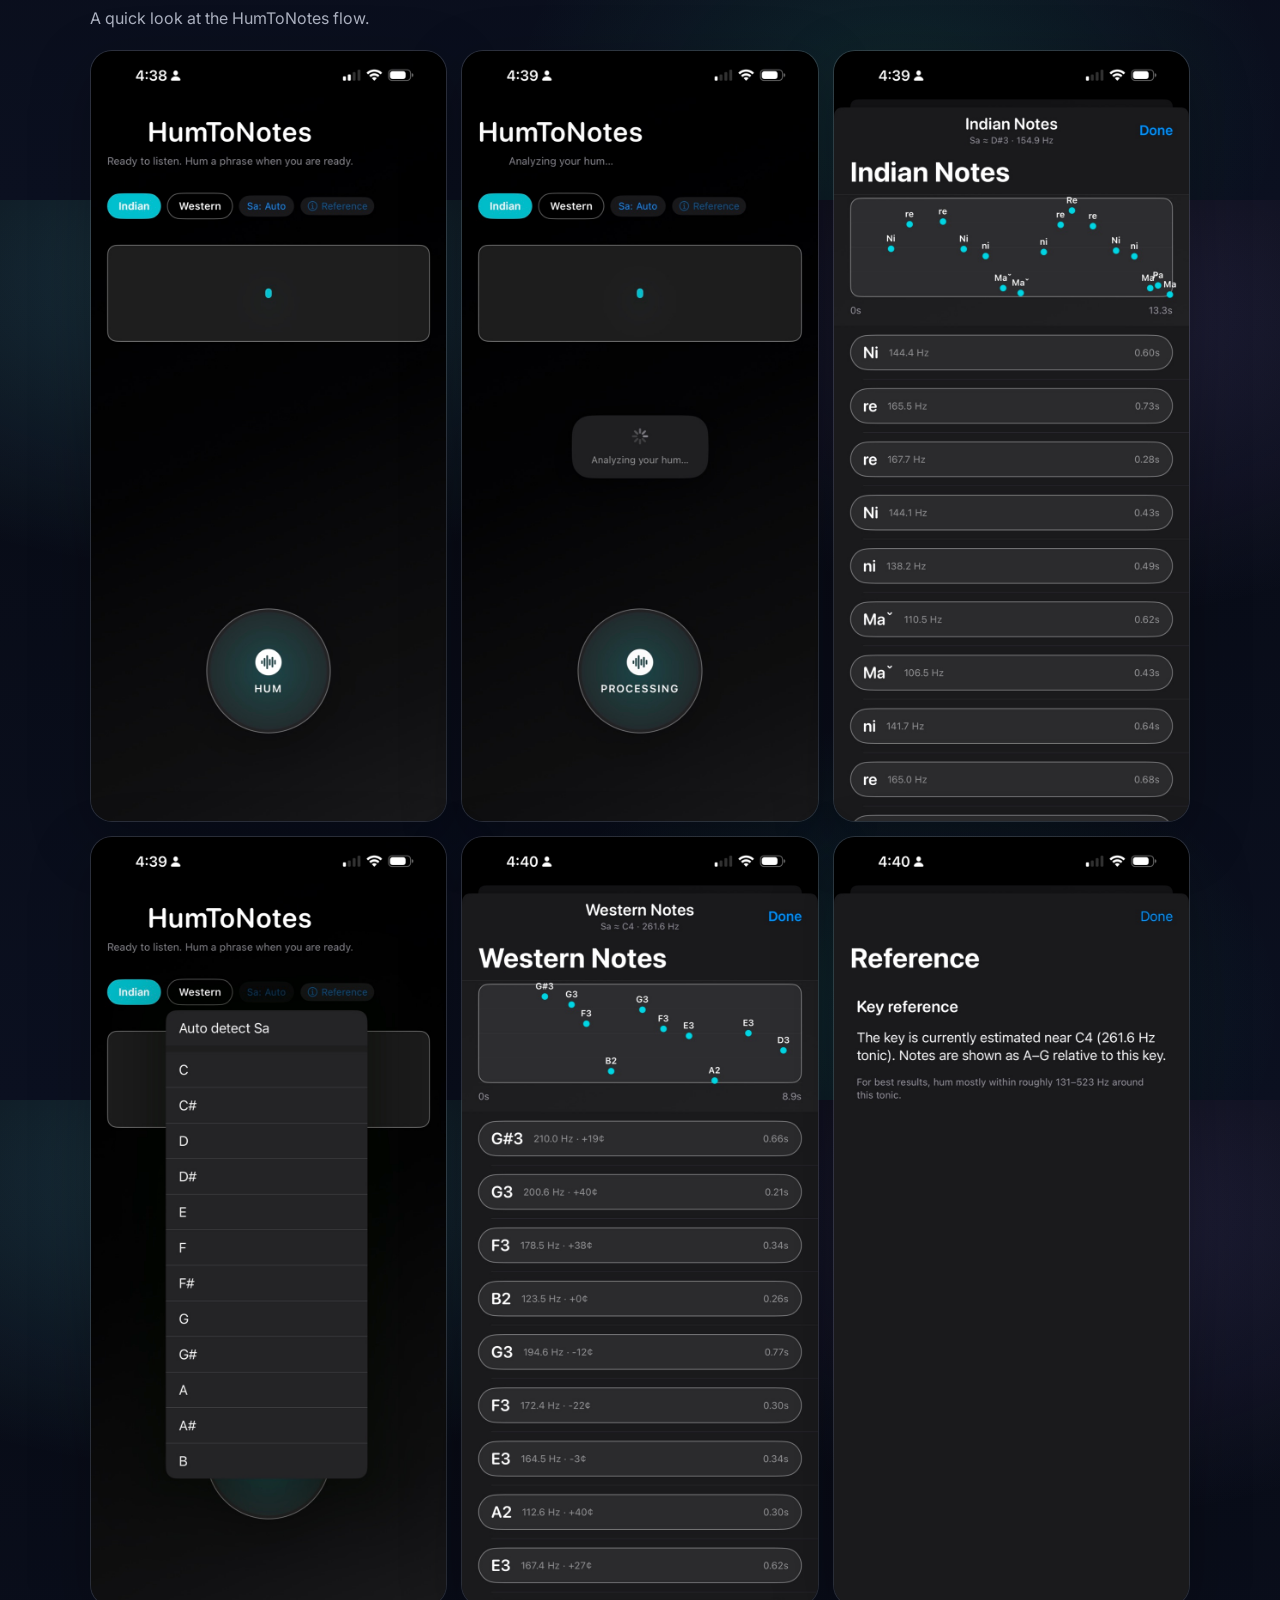
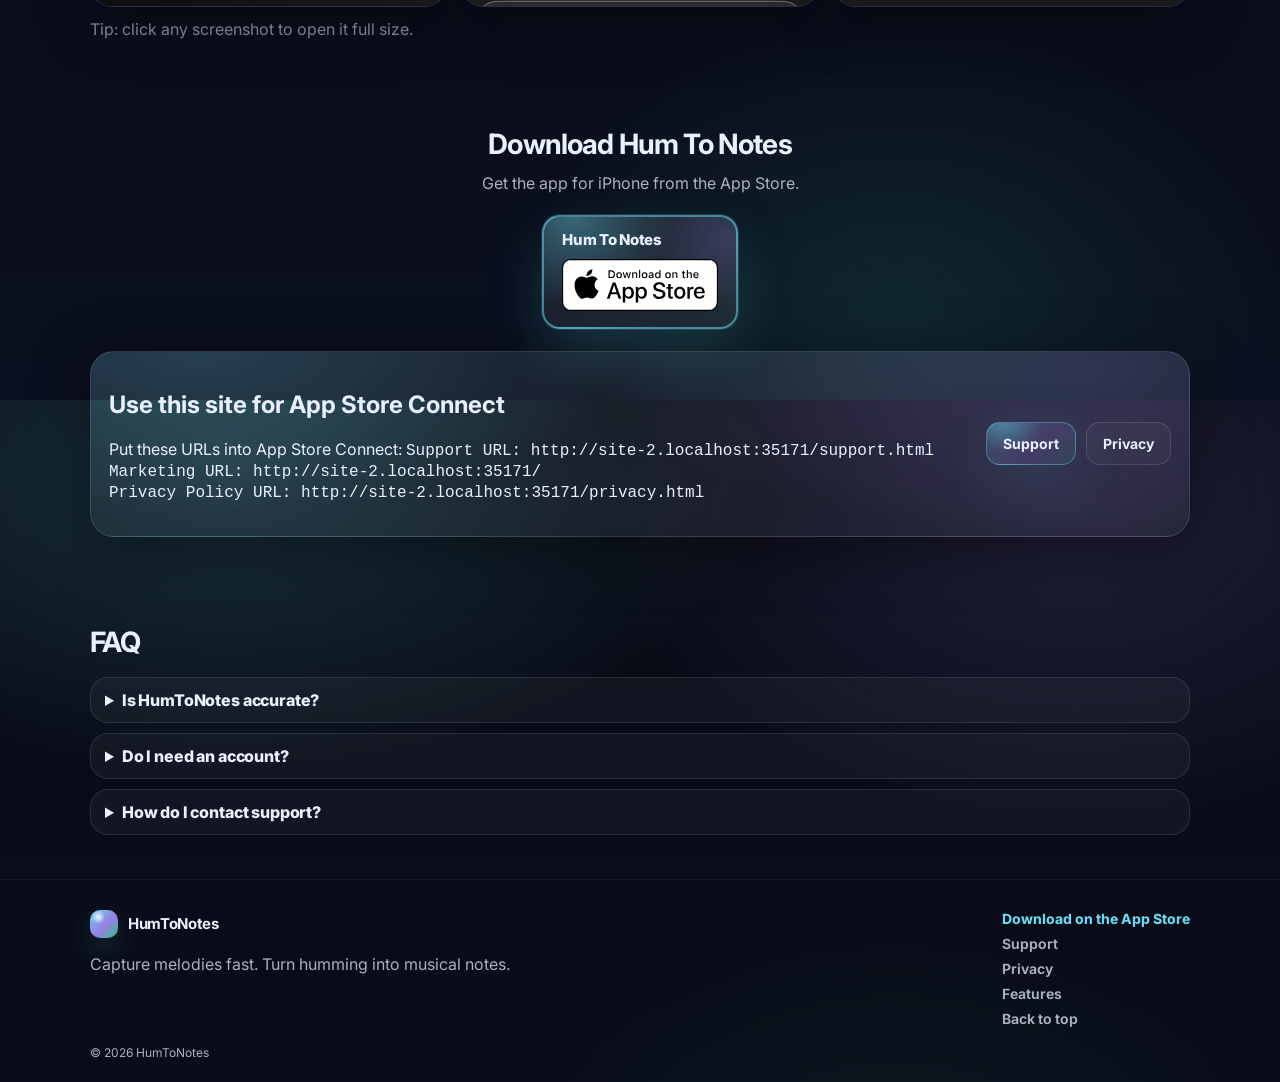
==== commit 551d2fdd: "Add App Store download links and official badge - Hero and download section use highlighted Hum To N" ====
--- a/index.html
+++ b/index.html
@@ -44,6 +44,7 @@
         "applicationCategory": "MusicApplication",
         "operatingSystem": "iOS",
         "url": "https://humtonotes.github.io/",
+        "installUrl": "https://apps.apple.com/in/app/hum-to-notes/id6760743927",
         "supportingData": {
           "@type": "WebPage",
           "url": "https://humtonotes.github.io/support.html"
@@ -68,6 +69,12 @@
         <a href="#screenshots">Screenshots</a>
         <a href="#how">How it works</a>
         <a href="#faq">FAQ</a>
+        <a
+          class="navAppStore"
+          href="https://apps.apple.com/in/app/hum-to-notes/id6760743927"
+          target="_blank"
+          rel="noopener noreferrer"
+        >App Store</a>
         <a class="pill" href="support.html">Support</a>
       </nav>
       <button class="menuBtn" type="button" aria-label="Open menu" data-menu>
@@ -86,7 +93,23 @@
               great for capturing melodies fast.
             </p>
             <div class="ctaRow">
-              <a class="btn primary" href="#get">Get started</a>
+              <a
+                class="appStoreHighlight"
+                href="https://apps.apple.com/in/app/hum-to-notes/id6760743927"
+                target="_blank"
+                rel="noopener noreferrer"
+                aria-label="Download Hum To Notes on the App Store"
+              >
+                <span class="appStoreHighlightTitle">Hum To Notes</span>
+                <img
+                  class="appStoreBadgeImg"
+                  src="assets/app-store-badge-white.svg"
+                  width="180"
+                  height="60"
+                  alt=""
+                  decoding="async"
+                />
+              </a>
               <a class="btn ghost" href="#features">See features</a>
             </div>
             <div class="badges" aria-label="Highlights">
@@ -256,6 +279,29 @@
       </section>
 
       <section id="get" class="section">
+        <div class="sectionHead downloadSectionIntro">
+          <h2>Download Hum To Notes</h2>
+          <p>Get the app for iPhone from the App Store.</p>
+        </div>
+        <div class="downloadBanner">
+          <a
+            class="appStoreHighlight appStoreHighlightLarge"
+            href="https://apps.apple.com/in/app/hum-to-notes/id6760743927"
+            target="_blank"
+            rel="noopener noreferrer"
+            aria-label="Download Hum To Notes on the App Store"
+          >
+            <span class="appStoreHighlightTitle">Hum To Notes</span>
+            <img
+              class="appStoreBadgeImg"
+              src="assets/app-store-badge-white.svg"
+              width="180"
+              height="60"
+              alt=""
+              decoding="async"
+            />
+          </a>
+        </div>
         <div class="ctaCard">
           <div>
             <h2>Use this site for App Store Connect</h2>
@@ -312,6 +358,12 @@
           <p class="muted">Capture melodies fast. Turn humming into musical notes.</p>
         </div>
         <div class="footerLinks">
+          <a
+            class="footerAppStore"
+            href="https://apps.apple.com/in/app/hum-to-notes/id6760743927"
+            target="_blank"
+            rel="noopener noreferrer"
+          >Download on the App Store</a>
           <a href="support.html">Support</a>
           <a href="privacy.html">Privacy</a>
           <a href="#features">Features</a>
--- a/assets/styles.css
+++ b/assets/styles.css
@@ -78,6 +78,22 @@
 }
 .nav a{padding:8px 10px; border-radius:10px}
 .nav a:hover{background:rgba(255,255,255,.06); color:var(--text)}
+.navAppStore{
+  padding:8px 12px!important;
+  border-radius:10px;
+  border:1px solid rgba(110,231,255,.4)!important;
+  background:
+    radial-gradient(80% 120% at 20% 0%, rgba(110,231,255,.28), transparent 55%),
+    rgba(255,255,255,.08)!important;
+  color:var(--text)!important;
+  box-shadow: 0 0 24px rgba(110,231,255,.12);
+}
+.navAppStore:hover{
+  background:
+    radial-gradient(80% 120% at 20% 0%, rgba(110,231,255,.4), transparent 55%),
+    rgba(255,255,255,.1)!important;
+  box-shadow: 0 0 32px rgba(110,231,255,.2);
+}
 .pill{
   background:rgba(255,255,255,.08);
   border:1px solid rgba(255,255,255,.12);
@@ -165,6 +181,64 @@
 .btn.ghost{background: rgba(255,255,255,.03)}
 .btn:hover{transform: translateY(-1px)}
 
+.appStoreHighlight{
+  display:inline-flex;
+  flex-direction:column;
+  align-items:flex-start;
+  gap:10px;
+  padding:14px 18px 16px;
+  border-radius:18px;
+  border:2px solid rgba(110,231,255,.5);
+  background:
+    radial-gradient(90% 140% at 15% 0%, rgba(110,231,255,.35), transparent 58%),
+    radial-gradient(80% 120% at 95% 20%, rgba(167,139,250,.2), transparent 55%),
+    rgba(255,255,255,.07);
+  box-shadow:
+    0 0 0 1px rgba(110,231,255,.15),
+    0 22px 56px rgba(110,231,255,.18),
+    0 12px 40px rgba(0,0,0,.35);
+  transition: transform .2s ease, box-shadow .2s ease, border-color .2s ease;
+}
+.appStoreHighlight:hover{
+  transform: translateY(-2px);
+  border-color: rgba(110,231,255,.75);
+  box-shadow:
+    0 0 0 1px rgba(110,231,255,.25),
+    0 28px 70px rgba(110,231,255,.28),
+    0 16px 48px rgba(0,0,0,.4);
+  opacity:1;
+}
+.appStoreHighlightTitle{
+  font-weight:800;
+  font-size:15px;
+  letter-spacing:-0.02em;
+  color:var(--text);
+  line-height:1.2;
+}
+.appStoreBadgeImg{
+  display:block;
+  height:44px;
+  width:auto;
+  max-width:100%;
+}
+.appStoreHighlightLarge .appStoreBadgeImg{height:52px}
+
+.downloadSectionIntro{
+  text-align:center;
+  margin-bottom:8px;
+}
+.downloadSectionIntro h2{margin-bottom:8px}
+.downloadBanner{
+  max-width:var(--max);
+  margin:0 auto 22px;
+  display:flex;
+  justify-content:center;
+}
+.footerAppStore{
+  color: rgba(110,231,255,.95)!important;
+  font-weight:750;
+}
+
 .badges{
   display:flex;
   gap:10px;
